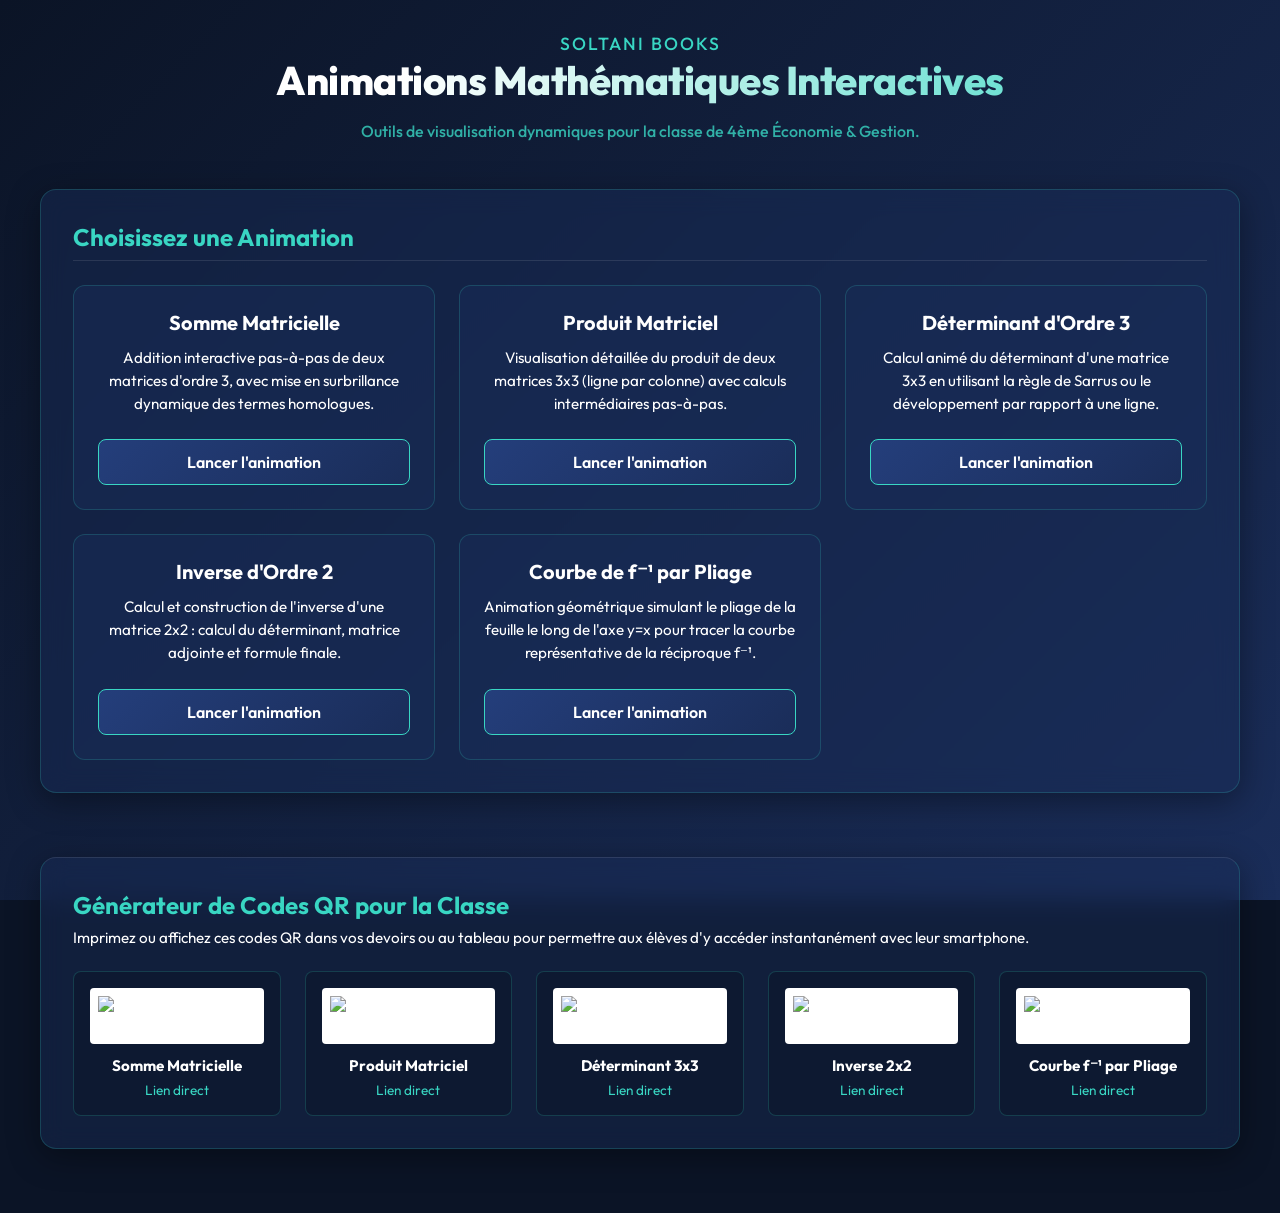
==== index.html @ 0694f177 "Add 5 interactive math animations for 4eme Eco students" ====
<!DOCTYPE html>
<html lang="fr">
<head>
    <meta charset="UTF-8">
    <meta name="viewport" content="width=device-width, initial-scale=1.0">
    <title>Animations Mathématiques Interactives - Soltani Books</title>
    <link rel="stylesheet" href="style.css">
</head>
<body>
    <div class="container">
        <header>
            <div class="subtitle">Soltani Books</div>
            <h1>Animations Mathématiques Interactives</h1>
            <p style="color: var(--turquoise); max-width: 600px; margin: 1rem auto 0 auto; opacity: 0.8; font-weight: 500;">
                Outils de visualisation dynamiques pour la classe de 4ème Économie & Gestion.
            </p>
        </header>

        <!-- Animations Cards -->
        <main class="card">
            <h2 style="font-size: 1.5rem; margin-bottom: 1.5rem; color: var(--turquoise); border-bottom: 1px solid rgba(255, 255, 255, 0.1); padding-bottom: 0.5rem;">
                Choisissez une Animation
            </h2>
            <div class="dashboard">
                <!-- Somme -->
                <div class="dashboard-card">
                    <div>
                        <h3>Somme Matricielle</h3>
                        <p>Addition interactive pas-à-pas de deux matrices d'ordre 3, avec mise en surbrillance dynamique des termes homologues.</p>
                    </div>
                    <a href="somme.html" class="btn-primary">Lancer l'animation</a>
                </div>

                <!-- Produit -->
                <div class="dashboard-card">
                    <div>
                        <h3>Produit Matriciel</h3>
                        <p>Visualisation détaillée du produit de deux matrices 3x3 (ligne par colonne) avec calculs intermédiaires pas-à-pas.</p>
                    </div>
                    <a href="produit.html" class="btn-primary">Lancer l'animation</a>
                </div>

                <!-- Déterminant -->
                <div class="dashboard-card">
                    <div>
                        <h3>Déterminant d'Ordre 3</h3>
                        <p>Calcul animé du déterminant d'une matrice 3x3 en utilisant la règle de Sarrus ou le développement par rapport à une ligne.</p>
                    </div>
                    <a href="determinant.html" class="btn-primary">Lancer l'animation</a>
                </div>

                <!-- Inverse 2 -->
                <div class="dashboard-card">
                    <div>
                        <h3>Inverse d'Ordre 2</h3>
                        <p>Calcul et construction de l'inverse d'une matrice 2x2 : calcul du déterminant, matrice adjointe et formule finale.</p>
                    </div>
                    <a href="inverse2.html" class="btn-primary">Lancer l'animation</a>
                </div>

                <!-- Pliage -->
                <div class="dashboard-card">
                    <div>
                        <h3>Courbe de f⁻¹ par Pliage</h3>
                        <p>Animation géométrique simulant le pliage de la feuille le long de l'axe y=x pour tracer la courbe représentative de la réciproque f⁻¹.</p>
                    </div>
                    <a href="pliage.html" class="btn-primary">Lancer l'animation</a>
                </div>
            </div>
        </main>

        <!-- QR Code Section -->
        <section class="card qr-section">
            <h2 style="font-size: 1.5rem; margin-bottom: 0.5rem; color: var(--turquoise);">Générateur de Codes QR pour la Classe</h2>
            <p style="color: var(--text-muted); font-size: 0.95rem; margin-bottom: 1.5rem;">
                Imprimez ou affichez ces codes QR dans vos devoirs ou au tableau pour permettre aux élèves d'y accéder instantanément avec leur smartphone.
            </p>
            <div class="qr-grid" id="qrGrid">
                <!-- Generated dynamically via JS -->
            </div>
        </section>
    </div>

    <script>
        const animations = [
            { name: "Somme Matricielle", file: "somme.html" },
            { name: "Produit Matriciel", file: "produit.html" },
            { name: "Déterminant 3x3", file: "determinant.html" },
            { name: "Inverse 2x2", file: "inverse2.html" },
            { name: "Courbe f⁻¹ par Pliage", file: "pliage.html" }
        ];

        const qrGrid = document.getElementById("qrGrid");
        const currentPath = window.location.href.substring(0, window.location.href.lastIndexOf('/') + 1);

        animations.forEach(anim => {
            const fullUrl = currentPath + anim.file;
            const qrCard = document.createElement("div");
            qrCard.className = "qr-card";

            // Using standard public Google Chart API or QR Server API to generate QR Code
            const qrUrl = `https://api.qrserver.com/v1/create-qr-code/?size=160x160&data=${encodeURIComponent(fullUrl)}&color=1a2d59&bgcolor=ffffff`;

            qrCard.innerHTML = `
                <img src="${qrUrl}" alt="Code QR pour ${anim.name}">
                <h4>${anim.name}</h4>
                <a href="${fullUrl}" target="_blank">Lien direct</a>
            `;
            qrGrid.appendChild(qrCard);
        });
    </script>
</body>
</html>
---- style.css ----
@import url('https://fonts.googleapis.com/css2?family=Outfit:wght@300;400;500;600;700;800&display=swap');

:root {
    --rose: #f51e65;
    --turquoise: #39d6c3;
    --navy: #1a2d59;
    --navy-dark: #0b1426;
    --navy-light: #243e7b;
    --white: #ffffff;
    --bg-gradient: linear-gradient(135deg, #0b1426 0%, #1a2d59 100%);
    --card-bg: rgba(26, 45, 89, 0.45);
    --card-border: rgba(57, 214, 195, 0.2);
    --card-border-active: rgba(245, 30, 101, 0.6);
    --shadow: 0 8px 32px 0 rgba(0, 0, 0, 0.37);
    --font-main: 'Outfit', sans-serif;
}

* {
    box-sizing: border-box;
    margin: 0;
    padding: 0;
}

body {
    font-family: var(--font-main);
    background: var(--navy-dark);
    background-image: var(--bg-gradient);
    background-attachment: fixed;
    color: var(--white);
    min-height: 100vh;
    padding: 2rem 1rem;
    overflow-x: hidden;
}

.container {
    max-width: 1200px;
    margin: 0 auto;
}

header {
    text-align: center;
    margin-bottom: 3rem;
    position: relative;
}

h1 {
    font-size: 2.5rem;
    font-weight: 800;
    letter-spacing: -0.5px;
    background: linear-gradient(to right, var(--white) 30%, var(--turquoise) 100%);
    -webkit-background-clip: text;
    -webkit-text-fill-color: transparent;
    margin-bottom: 0.5rem;
}

.subtitle {
    color: var(--turquoise);
    font-size: 1.1rem;
    font-weight: 500;
    text-transform: uppercase;
    letter-spacing: 2px;
}

/* Glassmorphism Card Style */
.card {
    background: var(--card-bg);
    backdrop-filter: blur(12px);
    -webkit-backdrop-filter: blur(12px);
    border: 1px solid var(--card-border);
    border-radius: 16px;
    padding: 2rem;
    box-shadow: var(--shadow);
    transition: all 0.3s cubic-bezier(0.4, 0, 0.2, 1);
    margin-bottom: 2rem;
}

.card:hover {
    border-color: rgba(57, 214, 195, 0.4);
    box-shadow: 0 12px 40px 0 rgba(57, 214, 195, 0.15);
    transform: translateY(-2px);
}

/* Navigation & Controls */
.btn-back {
    display: inline-flex;
    align-items: center;
    color: var(--turquoise);
    text-decoration: none;
    font-weight: 600;
    margin-bottom: 1.5rem;
    transition: transform 0.2s ease;
}

.btn-back:hover {
    transform: translateX(-4px);
}

.btn-back svg {
    margin-right: 0.5rem;
    fill: currentColor;
}

.controls {
    display: flex;
    gap: 1rem;
    justify-content: center;
    margin-top: 1.5rem;
    flex-wrap: wrap;
}

button, .btn-primary {
    background: linear-gradient(135deg, var(--navy-light) 0%, var(--navy) 100%);
    border: 1px solid var(--turquoise);
    color: var(--white);
    padding: 0.75rem 1.5rem;
    border-radius: 8px;
    font-weight: 600;
    cursor: pointer;
    transition: all 0.2s ease;
    outline: none;
    font-family: var(--font-main);
    text-decoration: none;
    text-align: center;
}

button:hover, .btn-primary:hover {
    background: var(--turquoise);
    color: var(--navy-dark);
    box-shadow: 0 0 15px rgba(57, 214, 195, 0.4);
}

button.accent {
    border-color: var(--rose);
}

button.accent:hover {
    background: var(--rose);
    color: var(--white);
    box-shadow: 0 0 15px rgba(245, 30, 101, 0.4);
}

button:disabled {
    opacity: 0.4;
    cursor: not-allowed;
    border-color: rgba(255, 255, 255, 0.1);
}

button:disabled:hover {
    background: linear-gradient(135deg, var(--navy-light) 0%, var(--navy) 100%);
    color: var(--white);
    box-shadow: none;
}

/* Grid layout for two matrices */
.matrices-container {
    display: flex;
    align-items: center;
    justify-content: center;
    gap: 2rem;
    flex-wrap: wrap;
    margin: 2rem 0;
}

.matrix-wrapper {
    display: flex;
    flex-direction: column;
    align-items: center;
}

.matrix-label {
    font-size: 1.2rem;
    font-weight: 700;
    margin-bottom: 0.75rem;
    color: var(--turquoise);
}

/* Math brackets & grid */
.matrix {
    position: relative;
    padding: 0.5rem 1rem;
    display: grid;
    gap: 0.5rem;
}

.matrix::before, .matrix::after {
    content: '';
    position: absolute;
    top: 0;
    bottom: 0;
    width: 8px;
    border: 2px solid var(--white);
}

.matrix::before {
    left: 0;
    border-right: none;
}

.matrix::after {
    right: 0;
    border-left: none;
}

.matrix.dim-3 {
    grid-template-columns: repeat(3, 60px);
}

.matrix.dim-2 {
    grid-template-columns: repeat(2, 60px);
}

.matrix input, .matrix-cell {
    width: 60px;
    height: 50px;
    background: rgba(26, 45, 89, 0.8);
    border: 1px solid rgba(255, 255, 255, 0.15);
    border-radius: 6px;
    color: var(--white);
    text-align: center;
    font-size: 1.1rem;
    font-family: var(--font-main);
    font-weight: 600;
    outline: none;
    transition: all 0.2s ease;
    display: flex;
    align-items: center;
    justify-content: center;
}

.matrix input:focus {
    border-color: var(--turquoise);
    background: var(--navy-light);
}

.matrix-cell.highlight-turquoise {
    background: var(--turquoise) !important;
    color: var(--navy-dark) !important;
    border-color: var(--white) !important;
    transform: scale(1.08);
    box-shadow: 0 0 10px rgba(57, 214, 195, 0.6);
}

.matrix-cell.highlight-rose {
    background: var(--rose) !important;
    color: var(--white) !important;
    border-color: var(--white) !important;
    transform: scale(1.08);
    box-shadow: 0 0 10px rgba(245, 30, 101, 0.6);
}

.matrix-cell.active-result {
    border: 2px dashed var(--turquoise);
    animation: pulse 1.5s infinite;
}

.matrix-operator {
    font-size: 2rem;
    font-weight: 700;
    color: var(--turquoise);
}

/* Explanation Panel */
.explanation {
    background: rgba(11, 20, 38, 0.6);
    border-left: 4px solid var(--turquoise);
    padding: 1.5rem;
    border-radius: 0 8px 8px 0;
    margin: 2rem 0;
    min-height: 80px;
}

.explanation-title {
    font-weight: 700;
    color: var(--turquoise);
    margin-bottom: 0.5rem;
}

.explanation-text {
    font-size: 1.05rem;
    line-height: 1.6;
}

/* Animations Grid Dashboard */
.dashboard {
    display: grid;
    grid-template-columns: repeat(auto-fit, minmax(280px, 1fr));
    gap: 1.5rem;
    margin-top: 1.5rem;
}

.dashboard-card {
    background: var(--card-bg);
    border: 1px solid var(--card-border);
    border-radius: 12px;
    padding: 1.5rem;
    text-align: center;
    transition: all 0.3s ease;
    display: flex;
    flex-direction: column;
    justify-content: space-between;
    height: 100%;
}

.dashboard-card:hover {
    border-color: var(--rose);
    box-shadow: 0 8px 25px rgba(245, 30, 101, 0.15);
    transform: translateY(-4px);
}

.dashboard-card h3 {
    font-size: 1.25rem;
    font-weight: 700;
    margin-bottom: 0.75rem;
    color: var(--white);
}

.dashboard-card p {
    color: var(--text-muted);
    font-size: 0.95rem;
    margin-bottom: 1.5rem;
    line-height: 1.5;
    flex-grow: 1;
}

.dashboard-card .btn-primary {
    width: 100%;
    text-decoration: none;
    display: inline-block;
    text-align: center;
}

/* QR Code Modal or Section */
.qr-section {
    margin-top: 4rem;
    border-top: 1px solid rgba(255, 255, 255, 0.1);
    padding-top: 2rem;
}

.qr-grid {
    display: grid;
    grid-template-columns: repeat(auto-fill, minmax(200px, 1fr));
    gap: 1.5rem;
    margin-top: 1.5rem;
}

.qr-card {
    background: rgba(11, 20, 38, 0.5);
    border: 1px solid var(--card-border);
    border-radius: 8px;
    padding: 1rem;
    text-align: center;
}

.qr-card img {
    background: white;
    padding: 0.5rem;
    border-radius: 4px;
    margin-bottom: 0.75rem;
    max-width: 100%;
    height: auto;
}

.qr-card h4 {
    font-size: 0.95rem;
    margin-bottom: 0.25rem;
}

.qr-card a {
    color: var(--turquoise);
    font-size: 0.85rem;
    text-decoration: none;
}

.qr-card a:hover {
    text-decoration: underline;
}

@keyframes pulse {
    0% {
        box-shadow: 0 0 0 0 rgba(57, 214, 195, 0.4);
    }
    70% {
        box-shadow: 0 0 0 10px rgba(57, 214, 195, 0);
    }
    100% {
        box-shadow: 0 0 0 0 rgba(57, 214, 195, 0);
    }
}

/* Folding Canvas for pliage.html */
.pliage-container {
    display: flex;
    gap: 2rem;
    flex-wrap: wrap;
    align-items: flex-start;
}

.pliage-graph {
    flex: 1 1 500px;
    min-height: 500px;
    background: rgba(11, 20, 38, 0.5);
    border: 1px solid var(--card-border);
    border-radius: 12px;
    position: relative;
    overflow: hidden;
}

.pliage-controls {
    flex: 1 1 300px;
}

.slider-group {
    margin-bottom: 1.5rem;
}

.slider-group label {
    display: block;
    margin-bottom: 0.5rem;
    font-weight: 600;
}

.slider-group input[type="range"] {
    width: 100%;
    accent-color: var(--rose);
}
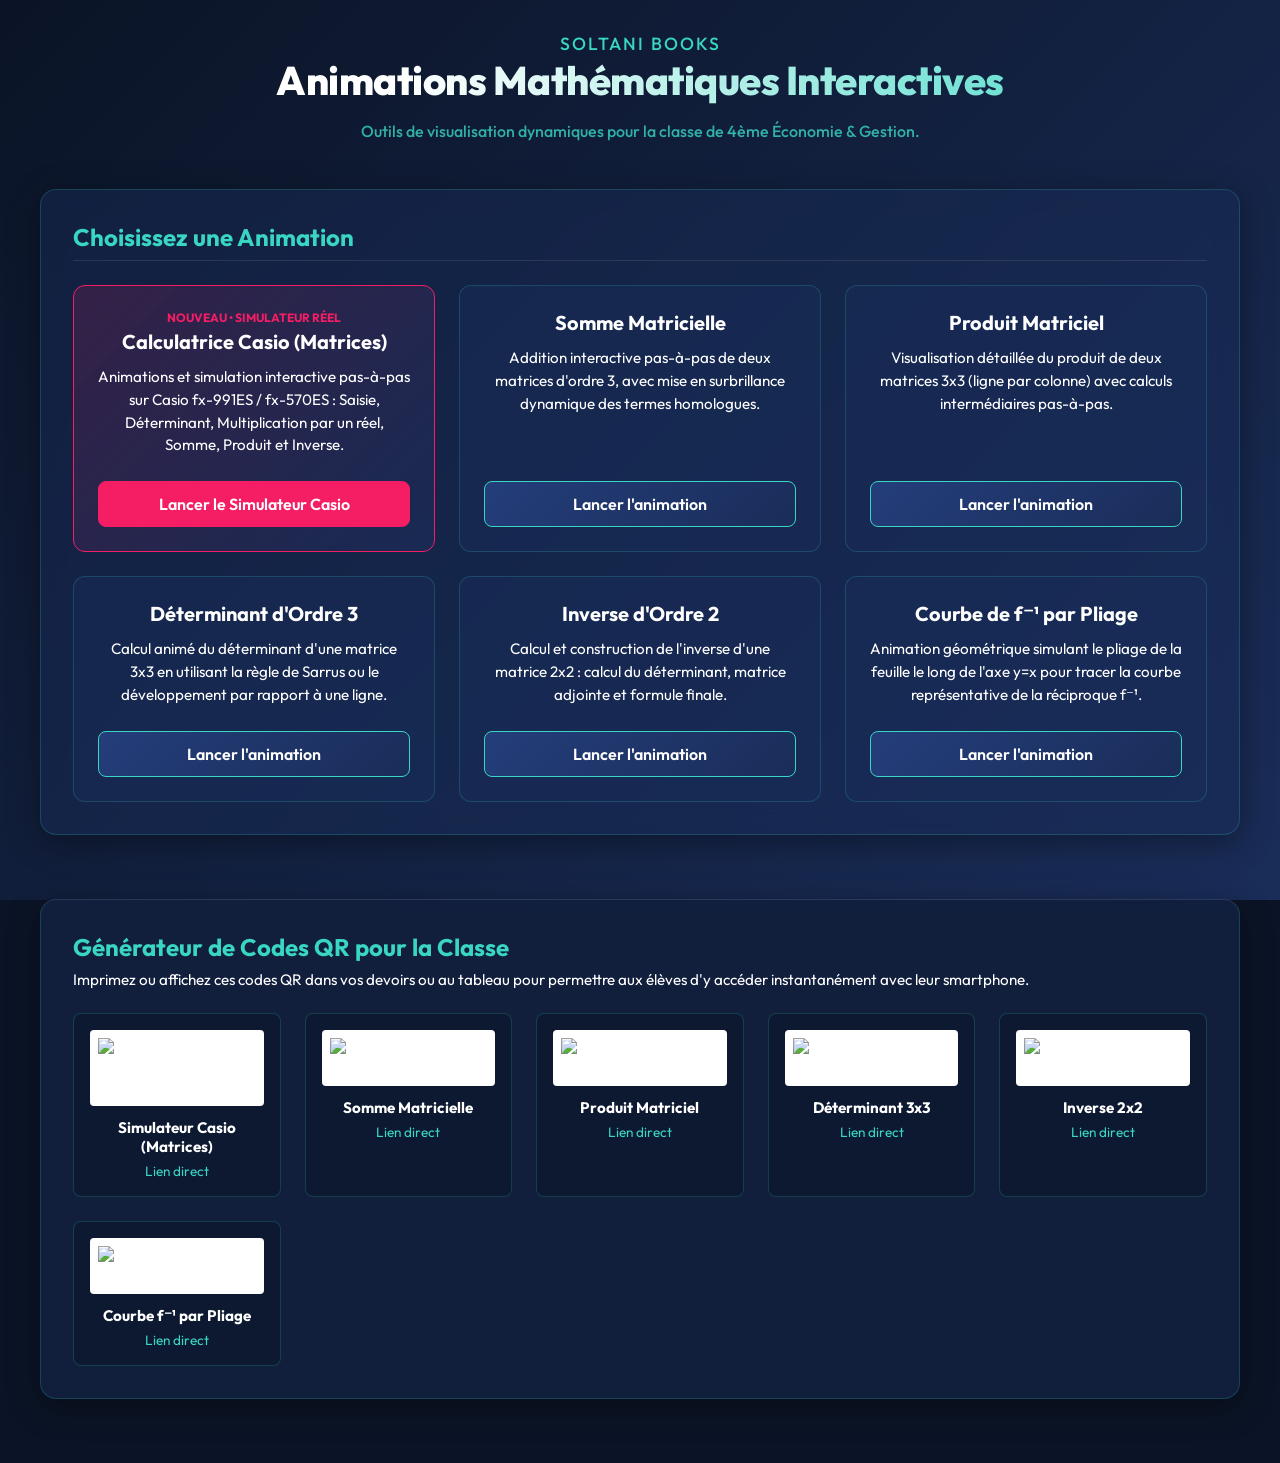
==== commit c5ac0439: "Update animations: fix LaTeX rendering with KaTeX auto-render, add Casio fx-991ES matrices simulator" ====
--- a/index.html
+++ b/index.html
@@ -5,6 +5,10 @@
     <meta name="viewport" content="width=device-width, initial-scale=1.0">
     <title>Animations Mathématiques Interactives - Soltani Books</title>
     <link rel="stylesheet" href="style.css">
+    <!-- KaTeX Math Notation Renderer -->
+    <link rel="stylesheet" href="https://cdn.jsdelivr.net/npm/katex@0.16.9/dist/katex.min.css">
+    <script defer src="https://cdn.jsdelivr.net/npm/katex@0.16.9/dist/katex.min.js"></script>
+    <script defer src="https://cdn.jsdelivr.net/npm/katex@0.16.9/dist/contrib/auto-render.min.js"></script>
 </head>
 <body>
     <div class="container">
@@ -22,6 +26,16 @@
                 Choisissez une Animation
             </h2>
             <div class="dashboard">
+                <!-- Casio fx-991ES PLUS Simulateur -->
+                <div class="dashboard-card" style="border-color: var(--rose); background: linear-gradient(135deg, rgba(245, 30, 101, 0.15) 0%, rgba(26, 45, 89, 0.6) 100%);">
+                    <div>
+                        <div style="font-size:0.75rem; font-weight:700; color:var(--rose); text-transform:uppercase; margin-bottom:4px;">Nouveau • Simulateur Réel</div>
+                        <h3>Calculatrice Casio (Matrices)</h3>
+                        <p>Animations et simulation interactive pas-à-pas sur Casio fx-991ES / fx-570ES : Saisie, Déterminant, Multiplication par un réel, Somme, Produit et Inverse.</p>
+                    </div>
+                    <a href="casio_matrices.html" class="btn-primary" style="background:var(--rose); border-color:var(--rose);">Lancer le Simulateur Casio</a>
+                </div>
+
                 <!-- Somme -->
                 <div class="dashboard-card">
                     <div>
@@ -82,7 +96,28 @@
     </div>
 
     <script>
+
+function renderMath(target) {
+    var el = target || document.body;
+    if (window.renderMathInElement) {
+        window.renderMathInElement(el, {
+            delimiters: [
+                { left: "$$", right: "$$", display: true },
+                { left: "$", right: "$", display: false },
+                { left: "\\(", right: "\\)", display: false },
+                { left: "\\[", right: "\\]", display: true }
+            ],
+            throwOnError: false
+        });
+    } else {
+        setTimeout(function() { renderMath(target); }, 100);
+    }
+}
+document.addEventListener("DOMContentLoaded", function() { renderMath(); });
+window.addEventListener("load", function() { renderMath(); });
+
         const animations = [
+            { name: "Simulateur Casio (Matrices)", file: "casio_matrices.html" },
             { name: "Somme Matricielle", file: "somme.html" },
             { name: "Produit Matriciel", file: "produit.html" },
             { name: "Déterminant 3x3", file: "determinant.html" },
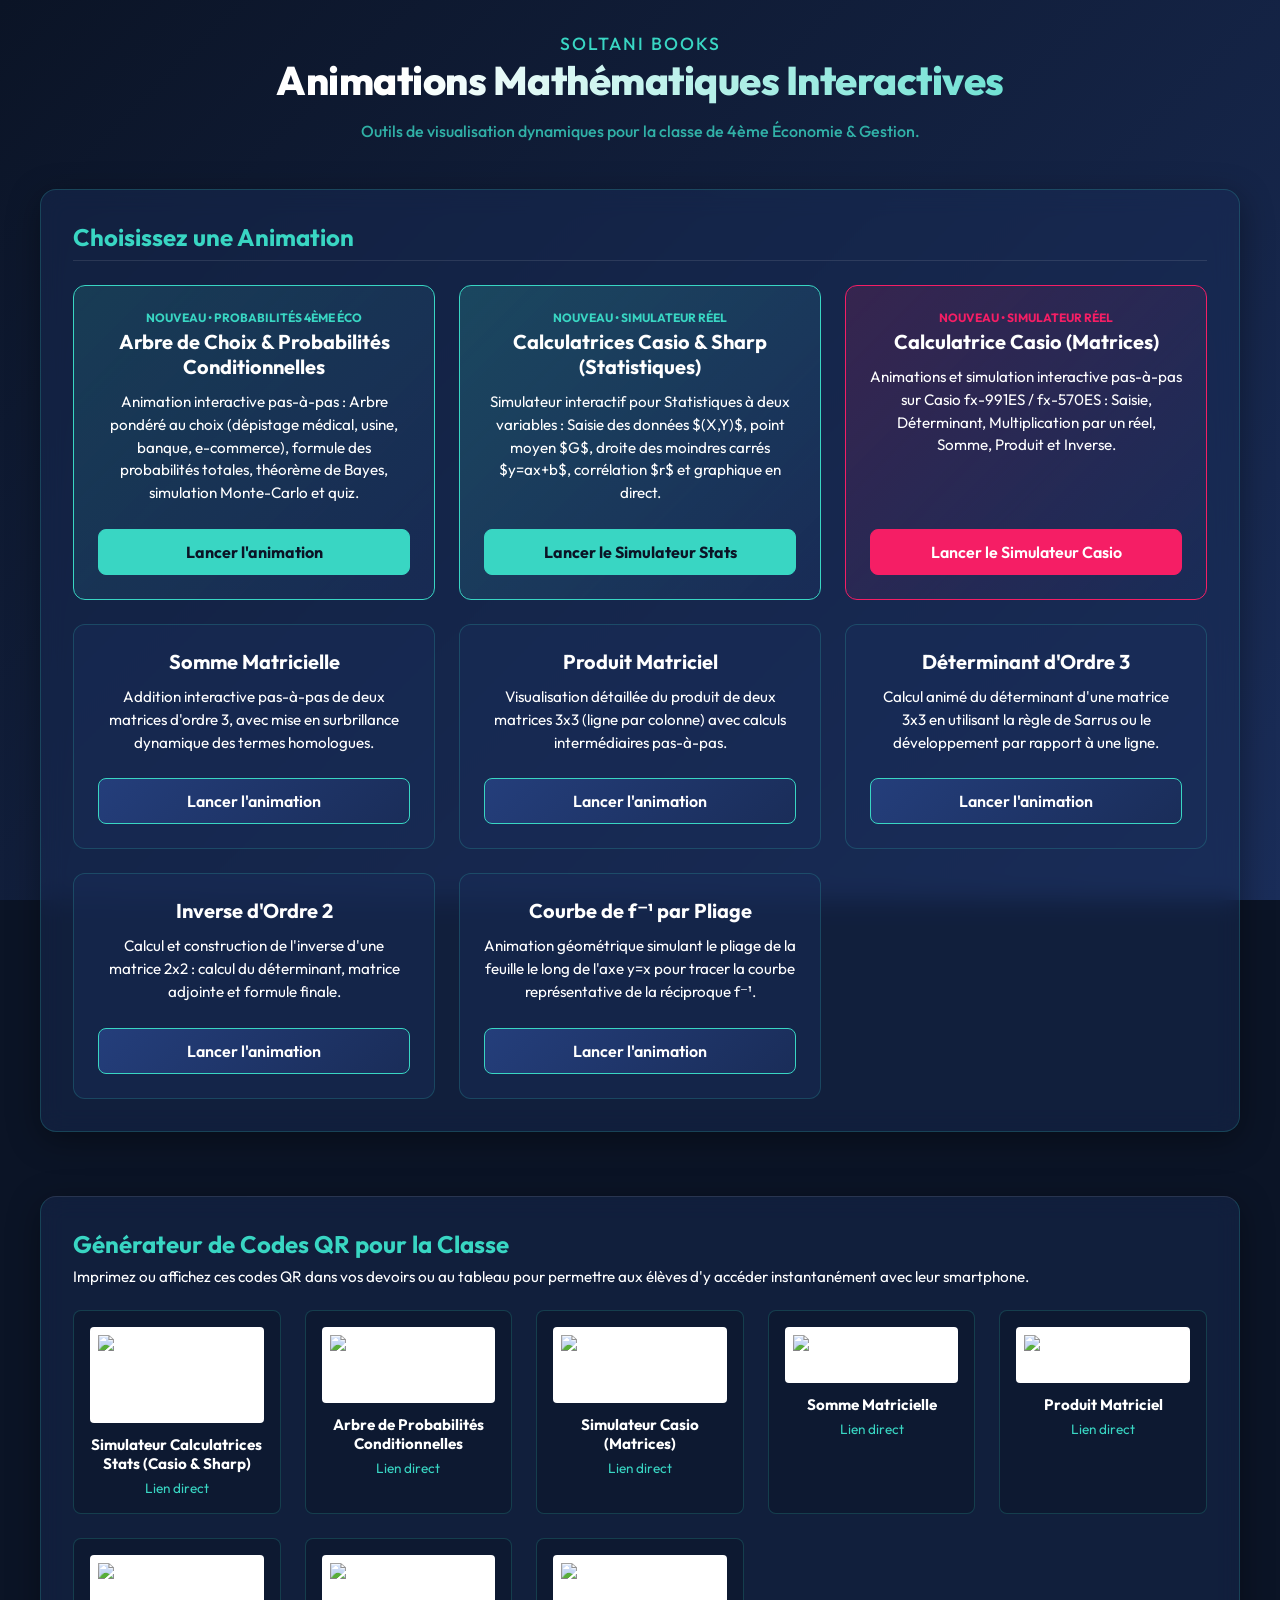
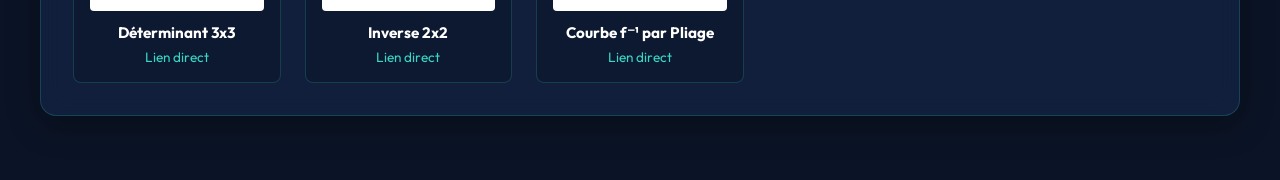
==== commit 009cc54c: "Add casio_stats and arbre_probabilite animations" ====
--- a/index.html
+++ b/index.html
@@ -26,6 +26,26 @@
                 Choisissez une Animation
             </h2>
             <div class="dashboard">
+                <!-- Arbre de Choix et Probabilités Conditionnelles -->
+                <div class="dashboard-card" style="border-color: var(--turquoise); background: linear-gradient(135deg, rgba(57, 214, 195, 0.15) 0%, rgba(26, 45, 89, 0.6) 100%);">
+                    <div>
+                        <div style="font-size:0.75rem; font-weight:700; color:var(--turquoise); text-transform:uppercase; margin-bottom:4px;">Nouveau • Probabilités 4ème Éco</div>
+                        <h3>Arbre de Choix & Probabilités Conditionnelles</h3>
+                        <p>Animation interactive pas-à-pas : Arbre pondéré au choix (dépistage médical, usine, banque, e-commerce), formule des probabilités totales, théorème de Bayes, simulation Monte-Carlo et quiz.</p>
+                    </div>
+                    <a href="arbre_probabilite.html" class="btn-primary" style="background:var(--turquoise); color:var(--navy-dark); font-weight:700;">Lancer l'animation</a>
+                </div>
+
+                <!-- Simulateur Casio & Sharp Statistiques -->
+                <div class="dashboard-card" style="border-color: var(--turquoise); background: linear-gradient(135deg, rgba(57, 214, 195, 0.2) 0%, rgba(26, 45, 89, 0.7) 100%);">
+                    <div>
+                        <div style="font-size:0.75rem; font-weight:700; color:var(--turquoise); text-transform:uppercase; margin-bottom:4px;">Nouveau • Simulateur Réel</div>
+                        <h3>Calculatrices Casio & Sharp (Statistiques)</h3>
+                        <p>Simulateur interactif pour Statistiques à deux variables : Saisie des données $(X,Y)$, point moyen $G$, droite des moindres carrés $y=ax+b$, corrélation $r$ et graphique en direct.</p>
+                    </div>
+                    <a href="casio_stats.html" class="btn-primary" style="background:var(--turquoise); color:var(--navy-dark); font-weight:700;">Lancer le Simulateur Stats</a>
+                </div>
+
                 <!-- Casio fx-991ES PLUS Simulateur -->
                 <div class="dashboard-card" style="border-color: var(--rose); background: linear-gradient(135deg, rgba(245, 30, 101, 0.15) 0%, rgba(26, 45, 89, 0.6) 100%);">
                     <div>
@@ -33,7 +53,7 @@
                         <h3>Calculatrice Casio (Matrices)</h3>
                         <p>Animations et simulation interactive pas-à-pas sur Casio fx-991ES / fx-570ES : Saisie, Déterminant, Multiplication par un réel, Somme, Produit et Inverse.</p>
                     </div>
-                    <a href="casio_matrices.html" class="btn-primary" style="background:var(--rose); border-color:var(--rose);">Lancer le Simulateur Casio</a>
+                    <a href="casio_matrices.html?v=2" class="btn-primary" style="background:var(--rose); border-color:var(--rose);">Lancer le Simulateur Casio</a>
                 </div>
 
                 <!-- Somme -->
@@ -117,6 +137,8 @@
 window.addEventListener("load", function() { renderMath(); });
 
         const animations = [
+            { name: "Simulateur Calculatrices Stats (Casio & Sharp)", file: "casio_stats.html" },
+            { name: "Arbre de Probabilités Conditionnelles", file: "arbre_probabilite.html" },
             { name: "Simulateur Casio (Matrices)", file: "casio_matrices.html" },
             { name: "Somme Matricielle", file: "somme.html" },
             { name: "Produit Matriciel", file: "produit.html" },
@@ -133,7 +155,6 @@
             const qrCard = document.createElement("div");
             qrCard.className = "qr-card";
 
-            // Using standard public Google Chart API or QR Server API to generate QR Code
             const qrUrl = `https://api.qrserver.com/v1/create-qr-code/?size=160x160&data=${encodeURIComponent(fullUrl)}&color=1a2d59&bgcolor=ffffff`;
 
             qrCard.innerHTML = `
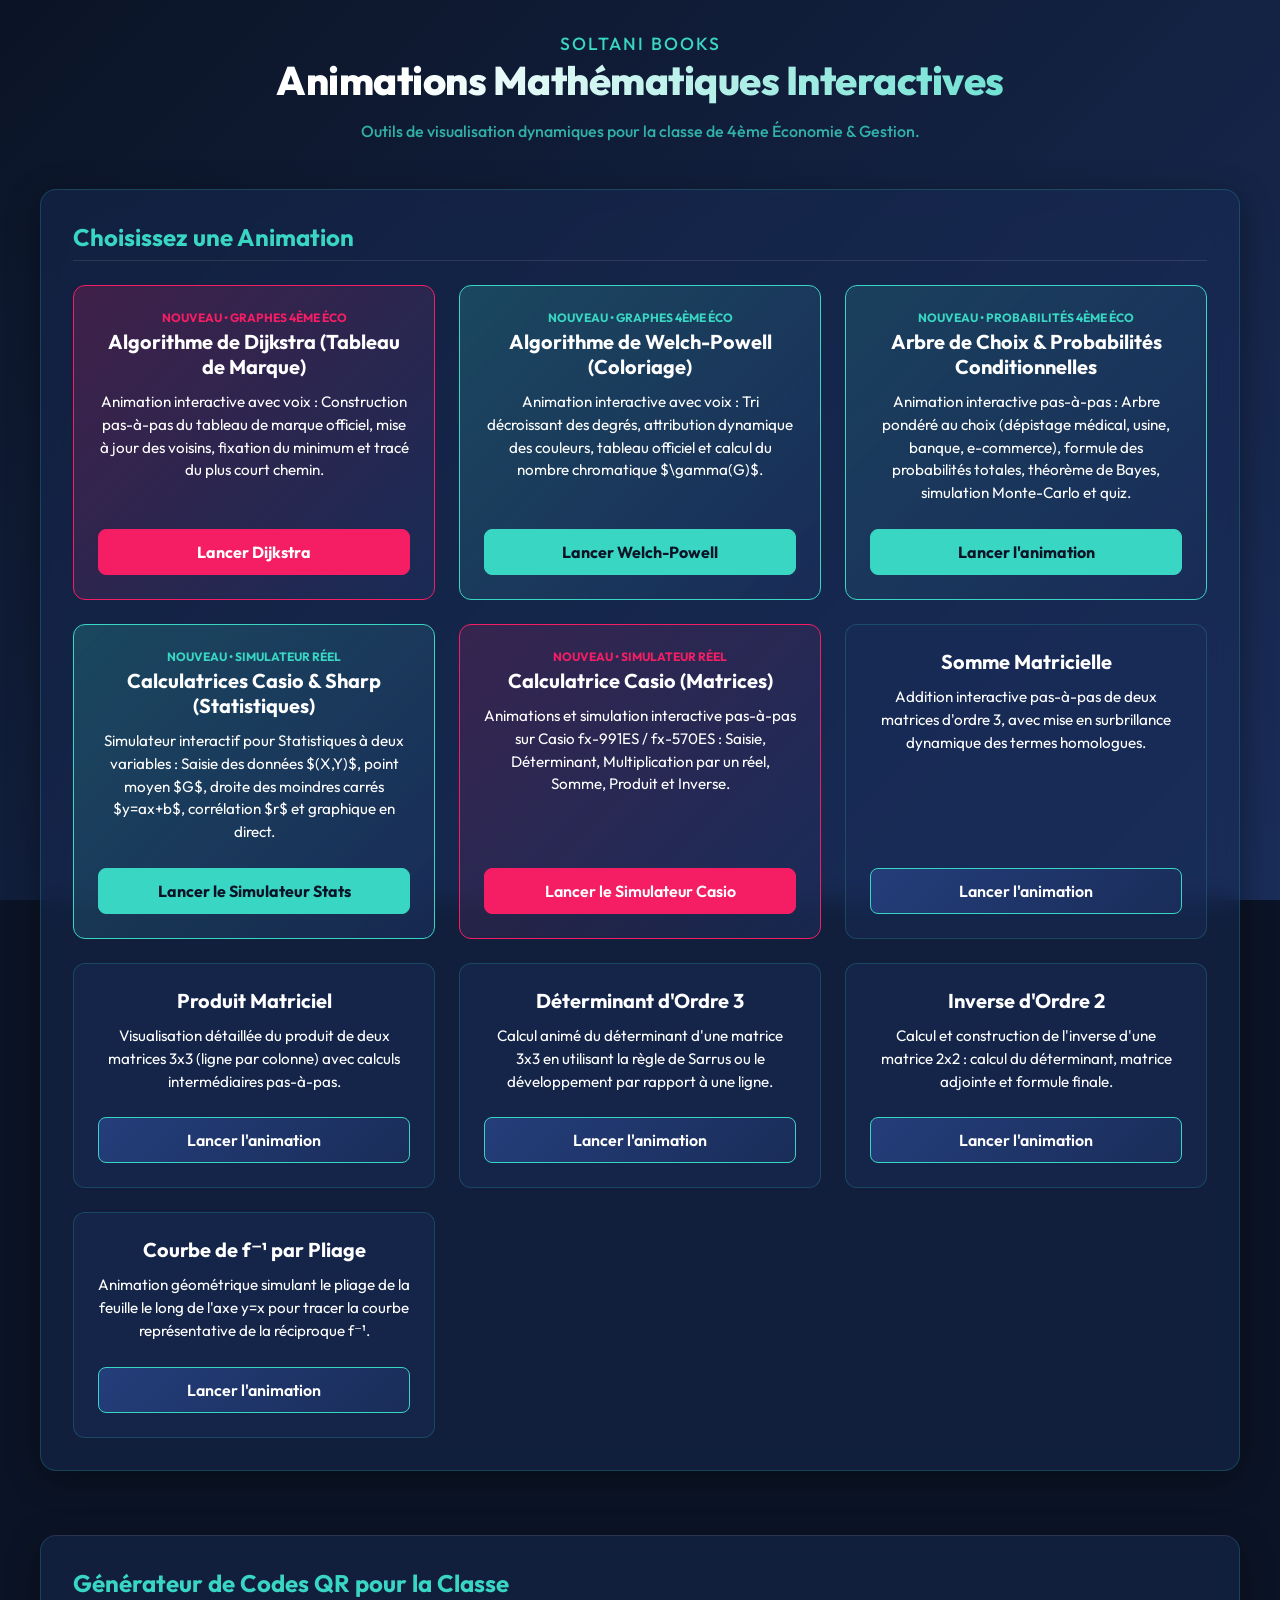
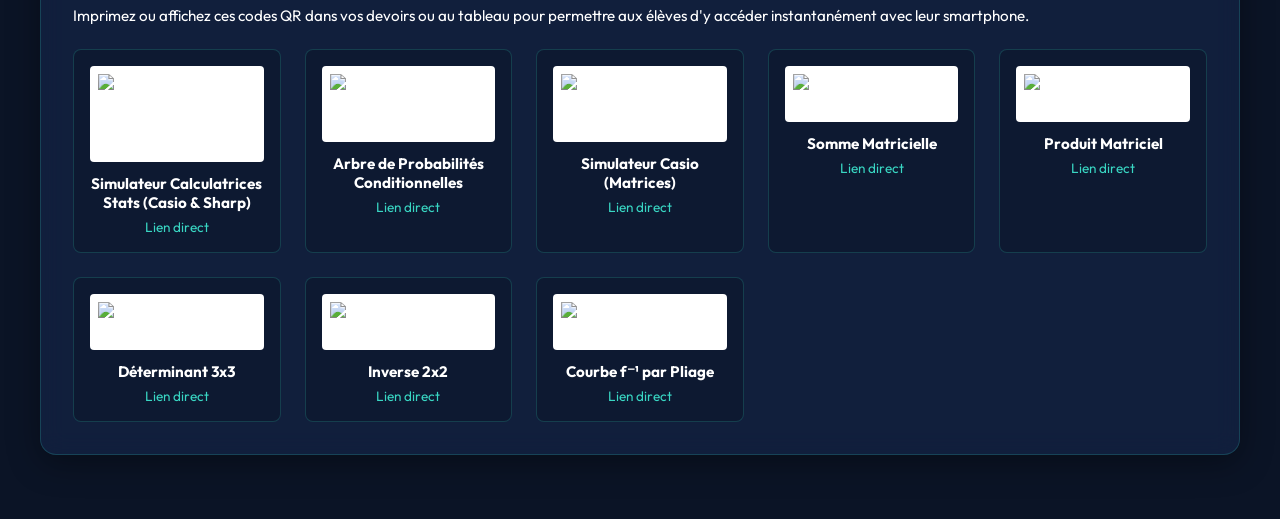
==== commit 3f8ba539: "Add dijkstra and welch_powell animations for ch10 graphes QR codes" ====
--- a/index.html
+++ b/index.html
@@ -26,6 +26,25 @@
                 Choisissez une Animation
             </h2>
             <div class="dashboard">
+                <!-- Algorithme de Dijkstra -->
+                <div class="dashboard-card" style="border-color: var(--rose); background: linear-gradient(135deg, rgba(245, 30, 101, 0.2) 0%, rgba(26, 45, 89, 0.7) 100%);">
+                    <div>
+                        <div style="font-size:0.75rem; font-weight:700; color:var(--rose); text-transform:uppercase; margin-bottom:4px;">Nouveau • Graphes 4ème Éco</div>
+                        <h3>Algorithme de Dijkstra (Tableau de Marque)</h3>
+                        <p>Animation interactive avec voix : Construction pas-à-pas du tableau de marque officiel, mise à jour des voisins, fixation du minimum et tracé du plus court chemin.</p>
+                    </div>
+                    <a href="dijkstra.html" class="btn-primary" style="background:var(--rose); border-color:var(--rose); font-weight:700;">Lancer Dijkstra</a>
+                </div>
+
+                <!-- Algorithme de Welch-Powell -->
+                <div class="dashboard-card" style="border-color: var(--turquoise); background: linear-gradient(135deg, rgba(57, 214, 195, 0.2) 0%, rgba(26, 45, 89, 0.7) 100%);">
+                    <div>
+                        <div style="font-size:0.75rem; font-weight:700; color:var(--turquoise); text-transform:uppercase; margin-bottom:4px;">Nouveau • Graphes 4ème Éco</div>
+                        <h3>Algorithme de Welch-Powell (Coloriage)</h3>
+                        <p>Animation interactive avec voix : Tri décroissant des degrés, attribution dynamique des couleurs, tableau officiel et calcul du nombre chromatique $\gamma(G)$.</p>
+                    </div>
+                    <a href="welch_powell.html" class="btn-primary" style="background:var(--turquoise); color:var(--navy-dark); font-weight:700;">Lancer Welch-Powell</a>
+                </div>
                 <!-- Arbre de Choix et Probabilités Conditionnelles -->
                 <div class="dashboard-card" style="border-color: var(--turquoise); background: linear-gradient(135deg, rgba(57, 214, 195, 0.15) 0%, rgba(26, 45, 89, 0.6) 100%);">
                     <div>
